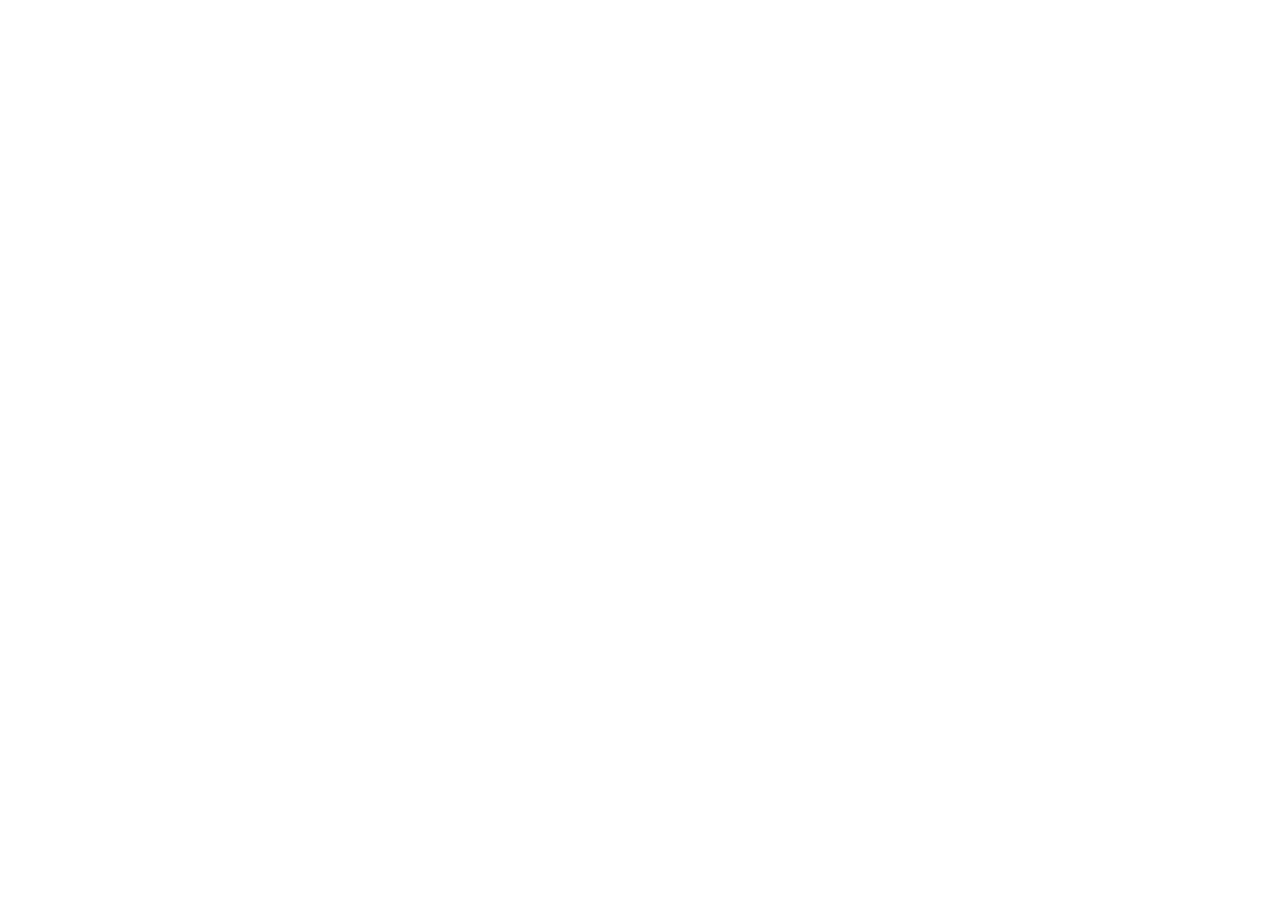
==== index.html @ cc4fb69a "init" ====
<!doctype html>
<html lang="en">
<head>
  <meta charset="utf-8">
  <meta name="viewport" content="width=device-width, initial-scale=1">
  <title>Page Title</title>
  <link rel="stylesheet" href="css/style.css">
  <script src="js/script.js" language="javascript"></script>
</head>
<body>

</body>
</html>
---- css/style.css ----
/* GLOBAL STYLESHEET */
*, *::before, *::after { box-sizing: border-box; }
body { margin: 0; }
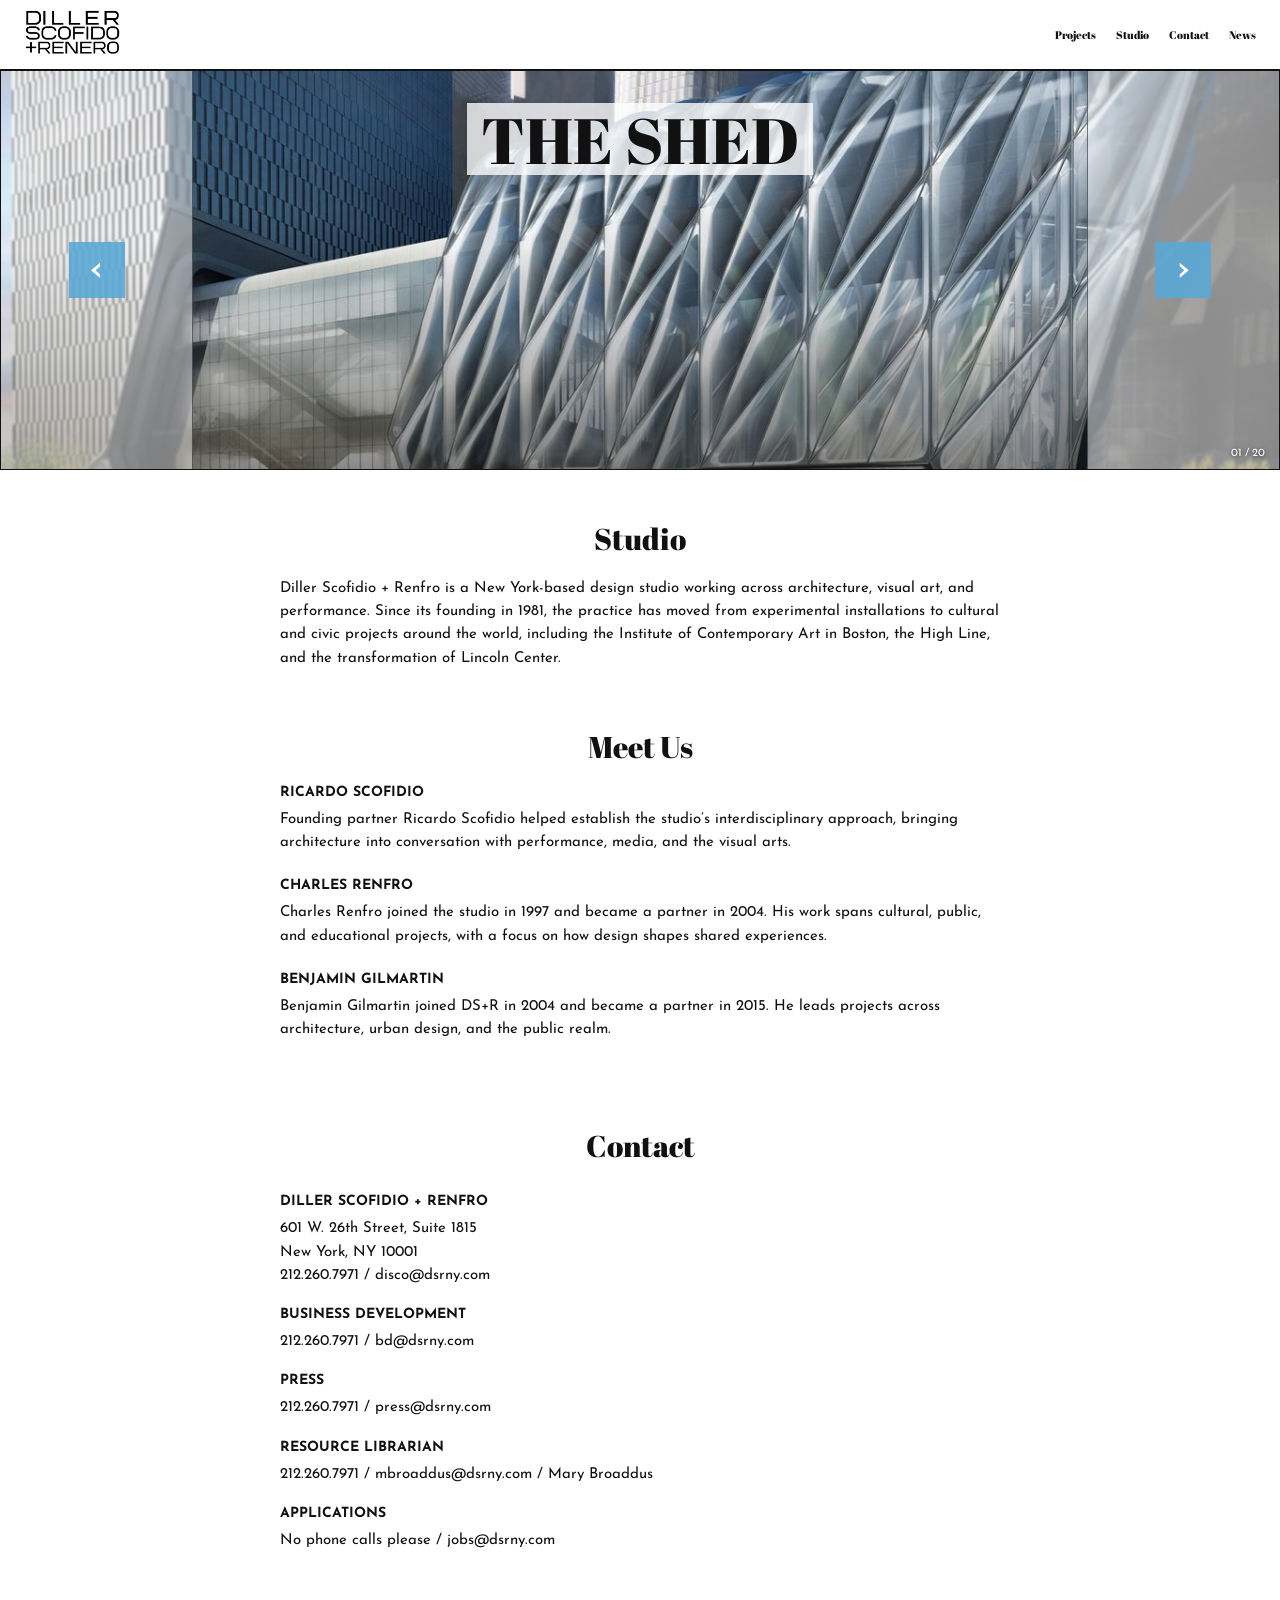
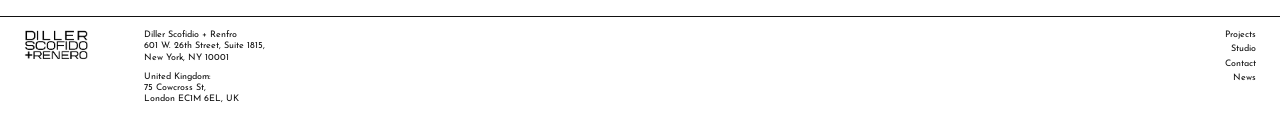
==== commit da0c4412: "commit main" ====
--- a/index.html
+++ b/index.html
@@ -3,11 +3,123 @@
 <head>
   <meta charset="utf-8">
   <meta name="viewport" content="width=device-width, initial-scale=1">
-  <title>Page Title</title>
+  <title>Diller Scofidio + Renfro</title>
+  <link rel="preconnect" href="https://fonts.googleapis.com">
+  <link rel="preconnect" href="https://fonts.gstatic.com" crossorigin>
+  <link href="https://fonts.googleapis.com/css2?family=Abril+Fatface&family=Josefin+Sans:wght@400;500;600;700&display=swap" rel="stylesheet">
   <link rel="stylesheet" href="css/style.css">
-  <script src="js/script.js" language="javascript"></script>
+  <script src="js/script.js" defer></script>
 </head>
 <body>
+  <header class="site-header">
+    <a class="site-logo" href="#home" aria-label="Diller Scofidio + Renfro home">
+      <img src="images/CustomDSRLogo.png" alt="Diller Scofidio + Renfro">
+    </a>
+    <button class="menu-toggle" type="button" aria-controls="primary-navigation" aria-expanded="false">
+      <span class="visually-hidden">Toggle navigation</span>
+      <span class="menu-toggle__icon" aria-hidden="true"></span>
+    </button>
+    <nav class="primary-navigation" id="primary-navigation" aria-label="Primary navigation">
+      <a href="projects.html">Projects</a>
+      <a href="#studio">Studio</a>
+      <a href="#contact">Contact</a>
+      <a href="#news">News</a>
+    </nav>
+  </header>
+  <section class="project-carousel" aria-label="Featured projects">
+    <img
+      class="project-carousel__image"
+      src="images/theShedcarousel1.jpg"
+      alt="The Shed"
+      fetchpriority="high">
+    <span class="project-carousel__side-panel project-carousel__side-panel--left" aria-hidden="true"></span>
+    <span class="project-carousel__side-panel project-carousel__side-panel--right" aria-hidden="true"></span>
+    <h1 class="project-carousel__title">THE SHED</h1>
+    <button class="project-carousel__control project-carousel__control--previous" type="button" aria-label="Previous project">
+      <span aria-hidden="true">&lsaquo;</span>
+    </button>
+    <button class="project-carousel__control project-carousel__control--next" type="button" aria-label="Next project">
+      <span aria-hidden="true">&rsaquo;</span>
+    </button>
+    <span class="project-carousel__count" aria-live="polite">01 / 20</span>
+  </section>
+  <main class="home-content" id="home">
+    <section class="studio-section" id="studio">
+      <h1>Studio</h1>
+      <p>Diller Scofidio + Renfro is a New York-based design studio working across architecture, visual art, and performance. Since its founding in 1981, the practice has moved from experimental installations to cultural and civic projects around the world, including the Institute of Contemporary Art in Boston, the High Line, and the transformation of Lincoln Center.</p>
+    </section>
 
+    <section class="team-section" id="meet-us">
+      <h2>Meet Us</h2>
+      <div class="team-list">
+        <article class="team-member">
+          <h3>Ricardo Scofidio</h3>
+          <p>Founding partner Ricardo Scofidio helped establish the studio’s interdisciplinary approach, bringing architecture into conversation with performance, media, and the visual arts.</p>
+        </article>
+        <article class="team-member">
+          <h3>Charles Renfro</h3>
+          <p>Charles Renfro joined the studio in 1997 and became a partner in 2004. His work spans cultural, public, and educational projects, with a focus on how design shapes shared experiences.</p>
+        </article>
+        <article class="team-member">
+          <h3>Benjamin Gilmartin</h3>
+          <p>Benjamin Gilmartin joined DS+R in 2004 and became a partner in 2015. He leads projects across architecture, urban design, and the public realm.</p>
+        </article>
+      </div>
+    </section>
+
+    <section class="contact-section" id="contact" aria-labelledby="contact-title">
+      <h2 id="contact-title">Contact</h2>
+      <div class="contact-offices">
+        <section class="contact-entry" aria-labelledby="contact-office">
+          <h3 id="contact-office">Diller Scofidio + Renfro</h3>
+          <address>
+            601 W. 26th Street, Suite 1815<br>
+            New York, NY 10001<br>
+            <a href="tel:+12122607971">212.260.7971</a> /
+            <a href="mailto:disco@dsrny.com">disco@dsrny.com</a>
+          </address>
+        </section>
+        <section class="contact-entry" aria-labelledby="contact-business-development">
+          <h3 id="contact-business-development">Business Development</h3>
+          <p><a href="tel:+12122607971">212.260.7971</a> / <a href="mailto:bd@dsrny.com">bd@dsrny.com</a></p>
+        </section>
+        <section class="contact-entry" aria-labelledby="contact-press">
+          <h3 id="contact-press">Press</h3>
+          <p><a href="tel:+12122607971">212.260.7971</a> / <a href="mailto:press@dsrny.com">press@dsrny.com</a></p>
+        </section>
+        <section class="contact-entry" aria-labelledby="contact-resource-librarian">
+          <h3 id="contact-resource-librarian">Resource Librarian</h3>
+          <p><a href="tel:+12122607971">212.260.7971</a> / <a href="mailto:mbroaddus@dsrny.com">mbroaddus@dsrny.com</a> / Mary Broaddus</p>
+        </section>
+        <section class="contact-entry" aria-labelledby="contact-applications">
+          <h3 id="contact-applications">Applications</h3>
+          <p>No phone calls please / <a href="mailto:jobs@dsrny.com">jobs@dsrny.com</a></p>
+        </section>
+      </div>
+    </section>
+  </main>
+  <footer class="site-footer">
+    <a class="site-footer__logo" href="#home" aria-label="Diller Scofidio + Renfro home">
+      <img src="images/CustomDSRLogo.png" alt="">
+    </a>
+    <div class="site-footer__offices">
+      <address>
+        <span>Diller Scofidio + Renfro</span>
+        601 W. 26th Street, Suite 1815,<br>
+        New York, NY 10001
+      </address>
+      <address>
+        <span>United Kingdom:</span>
+        75 Cowcross St,<br>
+        London EC1M 6EL, UK
+      </address>
+    </div>
+    <nav class="site-footer__navigation" aria-label="Footer navigation">
+      <a href="projects.html">Projects</a>
+      <a href="#studio">Studio</a>
+      <a href="#contact">Contact</a>
+      <a href="#news">News</a>
+    </nav>
+  </footer>
 </body>
 </html>
--- a/css/style.css
+++ b/css/style.css
@@ -1,3 +1,716 @@
 /* GLOBAL STYLESHEET */
 *, *::before, *::after { box-sizing: border-box; }
-body { margin: 0; }+body {
+  margin: 0;
+  color: #111;
+  font-family: "Josefin Sans", sans-serif;
+}
+
+.site-header {
+  position: relative;
+  display: flex;
+  align-items: center;
+  justify-content: space-between;
+  min-height: 56px;
+  padding: 8px 24px;
+  background: #fff;
+  border-bottom: 1px solid #111;
+}
+
+.site-logo {
+  display: block;
+  color: inherit;
+  line-height: 0;
+  text-decoration: none;
+}
+
+.site-logo img {
+  display: block;
+  width: 96px;
+  height: auto;
+}
+
+.project-carousel {
+  position: relative;
+  overflow: hidden;
+  width: 100%;
+  aspect-ratio: 3.2 / 1;
+  min-height: 220px;
+  max-height: 560px;
+  background: #d7d7d7;
+  color: #fff;
+  border: 1px solid #111;
+}
+
+.project-carousel::after {
+  position: absolute;
+  inset: 45% 0 0;
+  background: linear-gradient(transparent, rgb(0 0 0 / 45%));
+  content: "";
+  pointer-events: none;
+}
+
+.project-carousel__image {
+  display: block;
+  width: 100%;
+  height: 100%;
+  object-fit: cover;
+}
+
+.project-carousel__side-panel {
+  position: absolute;
+  z-index: 1;
+  top: 0;
+  bottom: 0;
+  width: 15%;
+  background: rgb(255 255 255 / 48%);
+  backdrop-filter: blur(1px);
+  pointer-events: none;
+}
+
+.project-carousel__side-panel--left {
+  left: 0;
+  border-right: 1px solid rgb(17 17 17 / 55%);
+}
+
+.project-carousel__side-panel--right {
+  right: 0;
+  border-left: 1px solid rgb(17 17 17 / 55%);
+}
+
+.project-carousel__title {
+  position: absolute;
+  z-index: 2;
+  top: 8%;
+  left: 50%;
+  margin: 0;
+  padding: 5px 14px 3px;
+  transform: translateX(-50%);
+  background: rgb(255 255 255 / 78%);
+  color: #111;
+  font-family: "Abril Fatface", serif;
+  font-size: clamp(28px, 5vw, 70px);
+  font-weight: 400;
+  line-height: 1;
+  text-align: center;
+  white-space: nowrap;
+}
+
+.project-carousel__control {
+  position: absolute;
+  z-index: 3;
+  top: 50%;
+  display: grid;
+  width: 56px;
+  height: 56px;
+  place-items: center;
+  transform: translateY(-50%);
+  border: 0;
+  background: rgb(88 168 215 / 88%);
+  color: #fff;
+  cursor: pointer;
+  font: inherit;
+}
+
+.project-carousel__control span {
+  font-size: 40px;
+  line-height: 1;
+}
+
+.project-carousel__control--previous { left: calc(7.5% - 28px); }
+.project-carousel__control--next { right: calc(7.5% - 28px); }
+
+.project-carousel__control:hover,
+.project-carousel__control:focus-visible { background: rgb(49 126 174 / 94%); }
+
+.project-carousel__count {
+  position: absolute;
+  z-index: 3;
+  right: 14px;
+  bottom: 10px;
+  font-size: 11px;
+  text-shadow: 0 1px 4px rgb(0 0 0 / 65%);
+}
+
+.home-content {
+  width: min(100% - 48px, 920px);
+  margin: 0 auto;
+  padding: 48px 0 64px;
+}
+
+.studio-section,
+.team-section {
+  max-width: 720px;
+  margin-right: auto;
+  margin-left: auto;
+}
+
+.studio-section {
+  margin-bottom: 56px;
+}
+
+.home-content h1,
+.home-content h2 {
+  margin: 0 0 18px;
+  font-family: "Abril Fatface", serif;
+  font-size: 30px;
+  font-weight: 400;
+  text-align: center;
+}
+
+.studio-section p,
+.team-member p {
+  margin: 0;
+  font-size: 15px;
+  line-height: 1.55;
+}
+
+.team-list {
+  display: grid;
+  gap: 24px;
+}
+
+.team-member h3 {
+  margin: 0 0 8px;
+  font-size: 14px;
+  font-weight: 700;
+  text-transform: uppercase;
+}
+
+.contact-section {
+  max-width: 720px;
+  margin: 56px auto 0;
+  padding-top: 28px;
+}
+
+.contact-offices {
+  display: grid;
+  grid-template-columns: 1fr;
+  gap: 20px;
+  margin-top: 28px;
+}
+
+.contact-entry:first-child {
+  grid-column: auto;
+}
+
+.contact-entry h3 {
+  margin: 0 0 8px;
+  font-size: 14px;
+  font-weight: 700;
+  text-transform: uppercase;
+}
+
+.contact-entry p,
+.contact-entry address {
+  margin: 0;
+  font-size: 15px;
+  font-style: normal;
+  line-height: 1.55;
+}
+
+.contact-entry a {
+  color: inherit;
+  text-decoration: none;
+}
+
+.contact-entry a:hover,
+.contact-entry a:focus-visible {
+  text-decoration: underline;
+  text-underline-offset: 2px;
+}
+
+.contact-entry:first-child address {
+  font-size: 15px;
+  line-height: 1.55;
+}
+
+.projects-page {
+  width: min(100% - 48px, 1120px);
+  margin: 0 auto;
+  padding: 18px 0 56px;
+}
+
+.project-category-bar {
+  display: flex;
+  flex-wrap: wrap;
+  align-items: flex-start;
+  gap: 5px;
+  margin-bottom: 20px;
+}
+
+.category-filter {
+  position: relative;
+  z-index: 4;
+}
+
+.category-filter summary {
+  display: flex;
+  align-items: center;
+  gap: 8px;
+  padding: 4px 7px;
+  border: 1px solid #111;
+  background: #fff;
+  cursor: pointer;
+  font-size: 11px;
+  list-style: none;
+  white-space: nowrap;
+}
+
+.category-filter summary::-webkit-details-marker { display: none; }
+
+.category-filter summary::after {
+  width: 6px;
+  height: 6px;
+  margin-left: auto;
+  transform: translateY(-2px) rotate(45deg);
+  border-right: 1px solid currentColor;
+  border-bottom: 1px solid currentColor;
+  content: "";
+}
+
+.category-filter[open] summary::after {
+  transform: translateY(2px) rotate(225deg);
+}
+
+.category-filter[open] summary,
+.category-filter.is-active summary {
+  background: #111;
+  color: #fff;
+}
+
+.category-filter__options {
+  position: absolute;
+  top: calc(100% + 3px);
+  left: 0;
+  z-index: 5;
+  display: grid;
+  grid-template-columns: repeat(2, minmax(95px, 1fr));
+  gap: 3px;
+  min-width: 210px;
+  padding: 5px;
+  border: 1px solid #111;
+  background: #fff;
+  box-shadow: 0 3px 8px rgb(0 0 0 / 14%);
+}
+
+.category-filter__options button,
+.project-filter-reset,
+.project-category-page {
+  display: block;
+  padding: 4px 6px;
+  border: 1px solid #111;
+  border-radius: 0;
+  background: #fff;
+  color: inherit;
+  cursor: pointer;
+  font: inherit;
+  font-size: 10px;
+  text-align: left;
+  text-decoration: none;
+  white-space: nowrap;
+}
+
+.category-filter__options button:hover,
+.category-filter__options button:focus-visible,
+.category-filter__options button.is-active,
+.project-filter-reset:hover,
+.project-filter-reset:focus-visible,
+.project-filter-reset.is-active,
+.project-category-page:hover,
+.project-category-page:focus-visible {
+  background: #111;
+  color: #fff;
+}
+
+.project-search {
+  display: flex;
+  min-height: 38px;
+  border: 1px solid #777;
+}
+
+.project-search input {
+  flex: 1;
+  min-width: 0;
+  padding: 8px 12px;
+  border: 0;
+  background: transparent;
+  color: inherit;
+  font: inherit;
+  font-size: 14px;
+}
+
+.project-search input:focus-visible {
+  outline: 2px solid #317eae;
+  outline-offset: -2px;
+}
+
+.project-search button {
+  display: grid;
+  width: 40px;
+  place-items: center;
+  border: 0;
+  background: transparent;
+  cursor: pointer;
+}
+
+.project-search svg {
+  width: 17px;
+  fill: none;
+  stroke: currentColor;
+  stroke-width: 1.8;
+}
+
+.project-toolbar {
+  display: flex;
+  align-items: center;
+  justify-content: space-between;
+  gap: 16px;
+  padding: 12px 0 18px;
+  font-size: 12px;
+}
+
+.project-sort {
+  display: flex;
+  align-items: center;
+  gap: 8px;
+}
+
+.project-sort-group {
+  display: flex;
+  align-items: center;
+  gap: 4px;
+}
+
+.project-sort select,
+.project-order select {
+  min-width: 118px;
+  padding: 4px 8px;
+  border: 1px solid #777;
+  border-radius: 0;
+  background: #fff;
+  color: inherit;
+  font: inherit;
+}
+
+.project-view-toggle {
+  display: flex;
+  gap: 12px;
+}
+
+.project-view-toggle button {
+  padding: 3px 0;
+  border: 0;
+  border-bottom: 1px solid transparent;
+  background: transparent;
+  color: inherit;
+  cursor: pointer;
+  font: inherit;
+}
+
+.project-view-toggle button.is-active {
+  border-bottom-color: #111;
+  font-weight: 700;
+}
+
+.project-grid {
+  display: grid;
+  grid-template-columns: repeat(2, minmax(0, 1fr));
+  gap: 20px;
+}
+
+.project-card a {
+  display: block;
+  color: inherit;
+  text-decoration: none;
+}
+
+.project-card img {
+  display: block;
+  width: 100%;
+  aspect-ratio: 1.55 / 1;
+  background: #e5e5e5;
+  object-fit: cover;
+}
+
+.project-card h2 {
+  margin: 6px 0 0;
+  font-size: 13px;
+  font-weight: 400;
+  line-height: 1.35;
+}
+
+.project-card a:hover h2,
+.project-card a:focus-visible h2 { text-decoration: underline; }
+
+.project-grid.is-list-view {
+  grid-template-columns: 1fr;
+  gap: 14px;
+}
+
+.project-grid.is-list-view .project-card a {
+  display: grid;
+  grid-template-columns: minmax(140px, 28%) 1fr;
+  align-items: start;
+  gap: 14px;
+}
+
+.project-grid.is-list-view .project-card img { aspect-ratio: 1.55 / 1; }
+.project-grid.is-list-view .project-card h2 { margin-top: 0; }
+
+.project-empty-state {
+  margin: 24px 0;
+  text-align: center;
+}
+
+.site-footer {
+  display: grid;
+  grid-template-columns: 100px minmax(0, 1fr) auto;
+  align-items: start;
+  gap: 20px;
+  padding: 12px 24px;
+  border-top: 1px solid #111;
+}
+
+.site-footer__logo img {
+  display: block;
+  width: 64px;
+  height: auto;
+}
+
+.site-footer__offices {
+  display: grid;
+  gap: 8px;
+  font-size: 9px;
+  line-height: 1.25;
+}
+
+.site-footer__offices address {
+  font-style: normal;
+}
+
+.site-footer__offices span {
+  display: block;
+}
+
+.site-footer__navigation {
+  display: grid;
+  gap: 3px;
+  justify-items: end;
+}
+
+.site-footer__navigation a {
+  color: inherit;
+  font-size: 9px;
+  line-height: 1.25;
+  text-decoration: none;
+}
+
+.site-footer__navigation a:hover,
+.site-footer__navigation a:focus-visible {
+  text-decoration: underline;
+  text-underline-offset: 2px;
+}
+
+.primary-navigation {
+  display: flex;
+  align-items: center;
+  gap: 20px;
+}
+
+.primary-navigation a {
+  color: inherit;
+  font-family: "Abril Fatface", serif;
+  font-size: 11px;
+  text-decoration: none;
+}
+
+.primary-navigation a:hover,
+.primary-navigation a:focus-visible {
+  text-decoration: underline;
+  text-underline-offset: 3px;
+}
+
+.menu-toggle { display: none; }
+
+.visually-hidden {
+  position: absolute;
+  width: 1px;
+  height: 1px;
+  padding: 0;
+  overflow: hidden;
+  clip: rect(0, 0, 0, 0);
+  white-space: nowrap;
+  border: 0;
+}
+
+@media (max-width: 600px) {
+  .site-header {
+    z-index: 20;
+    min-height: 44px;
+  }
+
+  .site-logo img { width: 72px; }
+
+  .project-carousel {
+    aspect-ratio: 1.35 / 1;
+    min-height: 250px;
+  }
+
+  .project-carousel__title {
+    top: 8%;
+    font-size: clamp(20px, 6vw, 32px);
+  }
+
+  .project-carousel__control {
+    width: 42px;
+    height: 42px;
+  }
+
+  .project-carousel__control span { font-size: 34px; }
+
+  .project-carousel__control--previous { left: calc(7.5% - 21px); }
+  .project-carousel__control--next { right: calc(7.5% - 21px); }
+  .project-carousel__count { right: 12px; }
+
+  .home-content {
+    width: calc(100% - 40px);
+    padding: 36px 0 48px;
+  }
+
+  .studio-section { margin-bottom: 40px; }
+  .home-content h1,
+  .home-content h2 { font-size: 26px; }
+
+  .studio-section p,
+  .team-member p { font-size: 14px; }
+
+  .contact-section {
+    margin-top: 40px;
+    padding-top: 22px;
+  }
+
+  .contact-offices {
+    grid-template-columns: 1fr;
+    gap: 20px;
+    margin-top: 22px;
+  }
+
+  .contact-entry:first-child { grid-column: auto; }
+
+  .contact-entry p,
+  .contact-entry address { font-size: 14px; }
+
+  .projects-page {
+    width: calc(100% - 28px);
+    padding: 14px 0 40px;
+  }
+
+  .project-category-bar {
+    gap: 4px;
+    margin-bottom: 14px;
+  }
+
+  .category-filter summary,
+  .project-filter-reset,
+  .project-category-page {
+    padding: 4px 5px;
+    font-size: 9px;
+  }
+
+  .category-filter__options {
+    grid-template-columns: repeat(2, minmax(82px, 1fr));
+    min-width: 180px;
+  }
+
+  .project-toolbar {
+    flex-wrap: wrap;
+    gap: 10px;
+  }
+
+  .project-sort,
+  .project-order {
+    gap: 5px;
+    font-size: 10px;
+  }
+
+  .project-sort-group { gap: 4px; }
+
+  .project-sort select,
+  .project-order select {
+    min-width: 0;
+    max-width: 118px;
+    padding: 4px;
+  }
+
+  .project-grid { gap: 12px; }
+
+  .project-card h2 { font-size: 11px; }
+
+  .project-grid.is-list-view .project-card a {
+    grid-template-columns: minmax(100px, 36%) 1fr;
+    gap: 10px;
+  }
+
+  .site-footer {
+    grid-template-columns: 52px minmax(0, 1fr) auto;
+    gap: 10px;
+    padding: 10px 12px;
+  }
+
+  .site-footer__logo img { width: 44px; }
+
+  .site-footer__offices,
+  .site-footer__navigation a { font-size: 8px; }
+
+  .menu-toggle {
+    display: grid;
+    place-items: center;
+    width: 32px;
+    height: 32px;
+    padding: 0;
+    border: 0;
+    background: transparent;
+    cursor: pointer;
+  }
+
+  .menu-toggle__icon,
+  .menu-toggle__icon::before,
+  .menu-toggle__icon::after {
+    display: block;
+    width: 16px;
+    height: 1px;
+    background: currentColor;
+  }
+
+  .menu-toggle__icon { position: relative; }
+  .menu-toggle__icon::before,
+  .menu-toggle__icon::after {
+    position: absolute;
+    left: 0;
+    content: "";
+  }
+  .menu-toggle__icon::before { top: -5px; }
+  .menu-toggle__icon::after { top: 5px; }
+
+  .primary-navigation {
+    position: absolute;
+    z-index: 21;
+    top: 100%;
+    right: 0;
+    left: 0;
+    display: none;
+    flex-direction: column;
+    align-items: flex-start;
+    gap: 0;
+    padding: 8px 24px 16px;
+    background: #fff;
+  }
+
+  .primary-navigation.is-open { display: flex; }
+
+  .primary-navigation a {
+    width: 100%;
+    padding: 8px 0;
+  }
+}
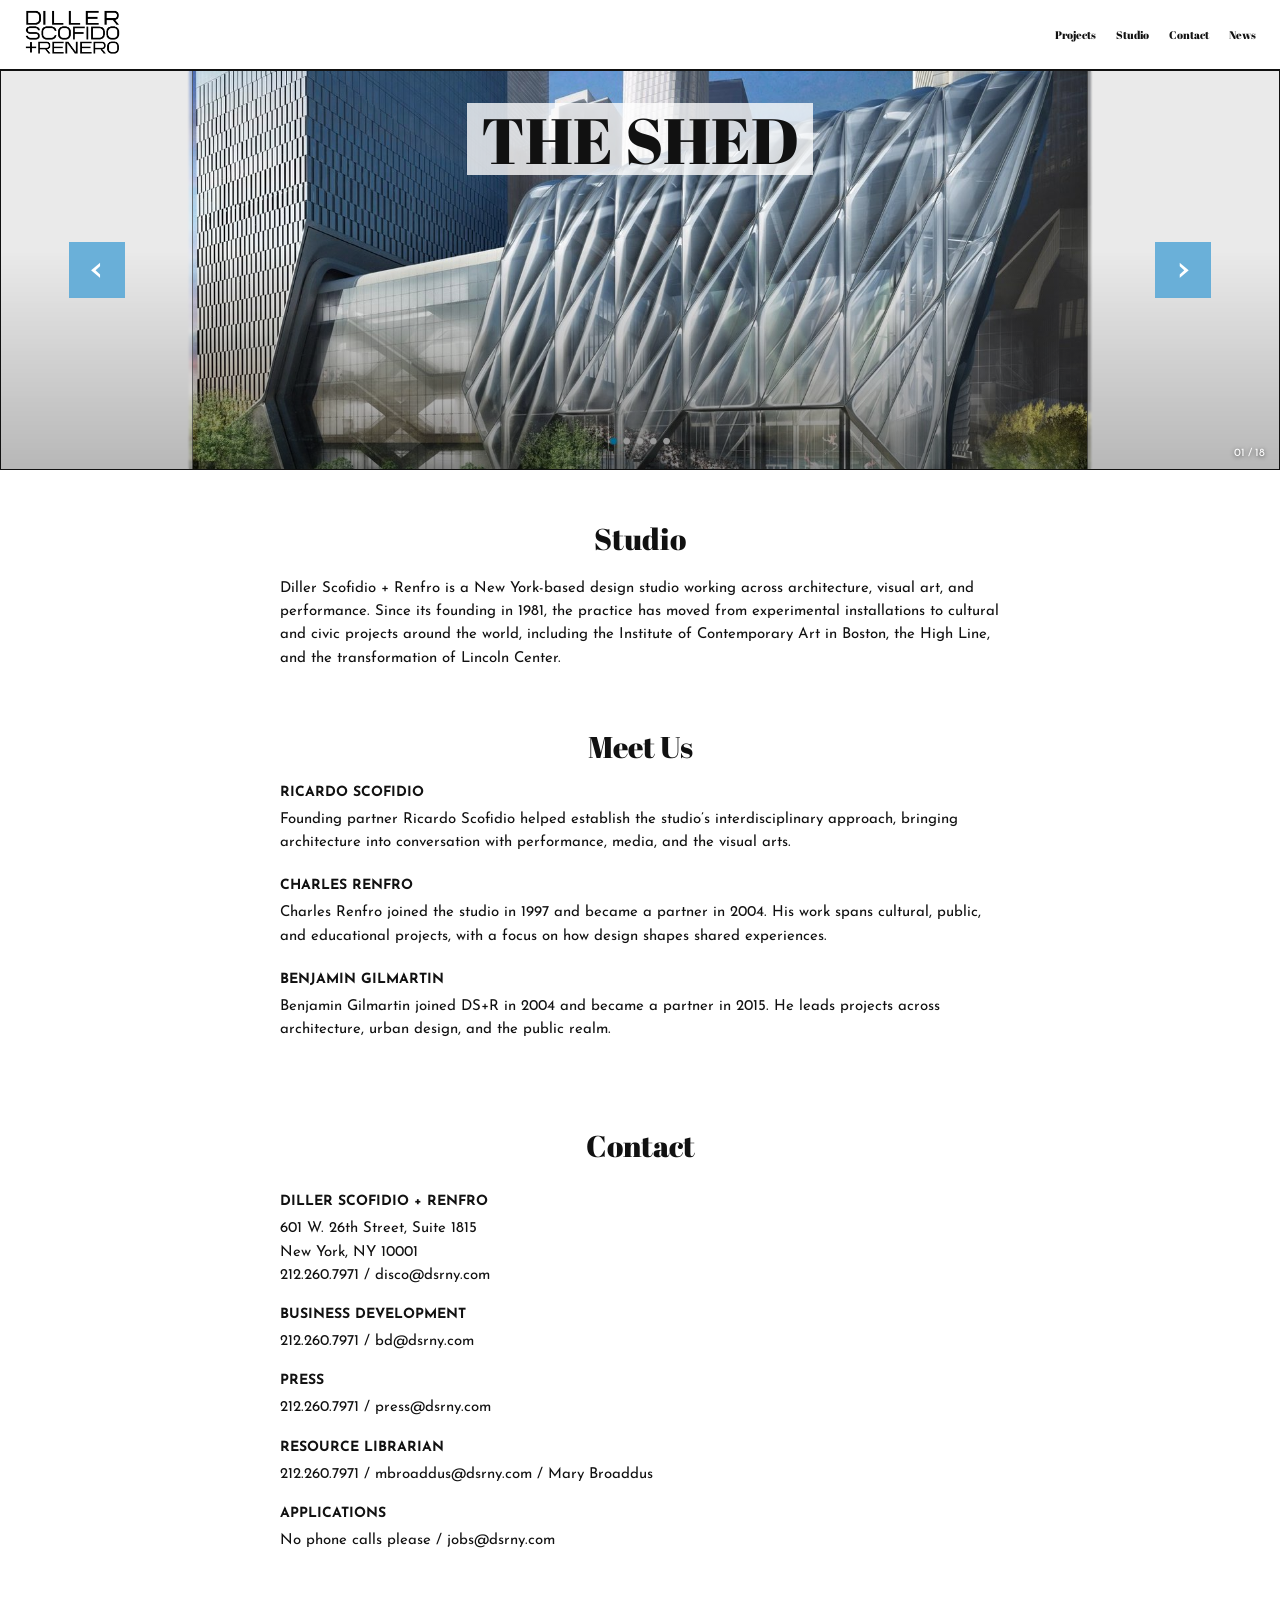
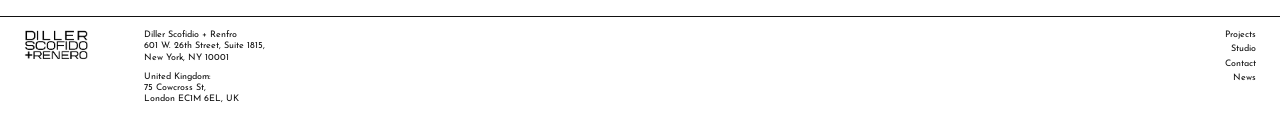
==== commit 9e8cb28f: "commit main" ====
--- a/index.html
+++ b/index.html
@@ -23,7 +23,7 @@
       <a href="projects.html">Projects</a>
       <a href="#studio">Studio</a>
       <a href="#contact">Contact</a>
-      <a href="#news">News</a>
+      <a href="news.html">News</a>
     </nav>
   </header>
   <section class="project-carousel" aria-label="Featured projects">
@@ -41,7 +41,7 @@
     <button class="project-carousel__control project-carousel__control--next" type="button" aria-label="Next project">
       <span aria-hidden="true">&rsaquo;</span>
     </button>
-    <span class="project-carousel__count" aria-live="polite">01 / 20</span>
+    <span class="project-carousel__count" aria-live="polite">01 / 18</span>
   </section>
   <main class="home-content" id="home">
     <section class="studio-section" id="studio">
@@ -118,7 +118,7 @@
       <a href="projects.html">Projects</a>
       <a href="#studio">Studio</a>
       <a href="#contact">Contact</a>
-      <a href="#news">News</a>
+      <a href="news.html">News</a>
     </nav>
   </footer>
 </body>
--- a/css/style.css
+++ b/css/style.css
@@ -54,7 +54,7 @@
   display: block;
   width: 100%;
   height: 100%;
-  object-fit: cover;
+  object-fit: contain;
 }
 
 .project-carousel__side-panel {
@@ -226,35 +226,58 @@
 }
 
 .projects-page {
-  width: min(100% - 48px, 1120px);
-  margin: 0 auto;
-  padding: 18px 0 56px;
+  width: 100%;
+  margin: 0;
+  padding: 0 24px 56px;
 }
 
 .project-category-bar {
+  position: relative;
+  z-index: 5;
   display: flex;
   flex-wrap: wrap;
-  align-items: flex-start;
-  gap: 5px;
+  align-items: stretch;
+  gap: 0;
   margin-bottom: 20px;
+  border-bottom: 1px solid #111;
 }
 
 .category-filter {
-  position: relative;
-  z-index: 4;
+  position: static;
 }
 
 .category-filter summary {
   display: flex;
   align-items: center;
-  gap: 8px;
-  padding: 4px 7px;
+  gap: 10px;
+  min-height: 34px;
+  padding: 7px 12px;
   border: 1px solid #111;
+  border-bottom: 0;
   background: #fff;
   cursor: pointer;
-  font-size: 11px;
+  font-size: 12px;
   list-style: none;
   white-space: nowrap;
+}
+
+.project-filter-reset {
+  min-height: 34px;
+  padding: 7px 12px;
+  border: 1px solid #111;
+  border-bottom: 0;
+  border-radius: 0;
+  background: #fff;
+  color: inherit;
+  cursor: pointer;
+  font: inherit;
+  font-size: 12px;
+  white-space: nowrap;
+}
+
+.category-filter + .category-filter,
+.project-filter-reset + .category-filter {
+  margin-left: -1px;
 }
 
 .category-filter summary::-webkit-details-marker { display: none; }
@@ -281,32 +304,32 @@
 
 .category-filter__options {
   position: absolute;
-  top: calc(100% + 3px);
+  top: 100%;
   left: 0;
-  z-index: 5;
-  display: grid;
-  grid-template-columns: repeat(2, minmax(95px, 1fr));
-  gap: 3px;
-  min-width: 210px;
-  padding: 5px;
+  right: 0;
+  z-index: 6;
+  display: grid;
+  grid-template-columns: repeat(auto-fit, minmax(145px, 1fr));
+  gap: 8px;
+  min-height: 90px;
+  padding: 16px;
   border: 1px solid #111;
+  border-top: 0;
   background: #fff;
-  box-shadow: 0 3px 8px rgb(0 0 0 / 14%);
 }
 
 .category-filter__options button,
-.project-filter-reset,
 .project-category-page {
   display: block;
-  padding: 4px 6px;
+  padding: 9px 12px;
   border: 1px solid #111;
   border-radius: 0;
   background: #fff;
   color: inherit;
   cursor: pointer;
   font: inherit;
-  font-size: 10px;
-  text-align: left;
+  font-size: 12px;
+  text-align: center;
   text-decoration: none;
   white-space: nowrap;
 }
@@ -323,10 +346,21 @@
   color: #fff;
 }
 
+.project-criterion__count {
+  margin-left: 5px;
+}
+
 .project-search {
   display: flex;
   min-height: 38px;
   border: 1px solid #777;
+}
+
+.project-browser {
+  position: relative;
+  z-index: 0;
+  width: min(100%, 1120px);
+  margin: 0 auto;
 }
 
 .project-search input {
@@ -544,6 +578,298 @@
   border: 0;
 }
 
+.news-featured {
+  position: relative;
+  display: grid;
+  grid-template-columns: 11% minmax(0, 1fr) 11%;
+  min-height: clamp(280px, 30vw, 460px);
+  border-bottom: 1px solid #111;
+}
+
+.news-featured__panel,
+.news-featured__center {
+  position: relative;
+  overflow: hidden;
+  border-right: 1px solid #111;
+  background-color: #e8e8e8;
+}
+
+.news-featured__panel:last-of-type {
+  border-right: 0;
+  border-left: 1px solid #111;
+}
+
+.news-featured__center {
+  display: flex;
+  flex-direction: column;
+  justify-content: space-between;
+  background-color: #d7d7d7;
+}
+
+.news-featured__panel img,
+.news-featured__image {
+  position: absolute;
+  inset: 0;
+  display: block;
+  width: 100%;
+  height: 100%;
+  object-fit: cover;
+}
+
+.news-featured__panel img {
+  opacity: .76;
+}
+
+.news-featured__image {
+  opacity: .82;
+}
+
+.news-featured__center h1 {
+  z-index: 1;
+  margin: 0;
+  padding: 14px 12px 10px;
+  background: rgb(255 255 255 / 70%);
+  font-family: "Abril Fatface", serif;
+  font-size: clamp(30px, 4.5vw, 68px);
+  font-weight: 400;
+  line-height: 1.1;
+  text-align: center;
+  text-transform: uppercase;
+}
+
+.news-featured__story {
+  z-index: 1;
+  padding: 14px 18px 10px;
+  background: rgb(255 255 255 / 72%);
+}
+
+.news-featured__publication {
+  margin: 0 0 4px;
+  font-size: clamp(12px, 1.4vw, 20px);
+  font-weight: 700;
+}
+
+.news-featured__publication span {
+  font-weight: 400;
+}
+
+.news-featured__headline {
+  margin: 0;
+  font-size: clamp(15px, 2.2vw, 32px);
+  line-height: 1.2;
+}
+
+.news-featured__control {
+  position: absolute;
+  z-index: 2;
+  top: 50%;
+  display: grid;
+  width: 52px;
+  height: 56px;
+  place-items: center;
+  transform: translate(-50%, -50%);
+  border: 0;
+  background: rgb(88 168 215 / 92%);
+  color: #fff;
+  cursor: pointer;
+  font: inherit;
+}
+
+.news-featured__control span {
+  font-size: 40px;
+  line-height: 1;
+}
+
+.news-featured__control:hover,
+.news-featured__control:focus-visible {
+  background: rgb(49 126 174 / 96%);
+}
+
+.news-featured__control--previous { left: 5.5%; }
+.news-featured__control--next { right: 5.5%; transform: translate(50%, -50%); }
+
+.news-page {
+  width: min(100% - 48px, 1230px);
+  margin: 0 auto;
+  padding: 30px 0 56px;
+}
+
+.news-page h2 {
+  margin: 0 0 20px;
+  font-family: "Abril Fatface", serif;
+  font-size: 36px;
+  font-weight: 400;
+  text-align: center;
+}
+
+.news-search {
+  display: flex;
+  min-height: 48px;
+  border: 1px solid #111;
+}
+
+.news-search input {
+  flex: 1;
+  min-width: 0;
+  padding: 10px 16px;
+  border: 0;
+  background: transparent;
+  color: inherit;
+  font: inherit;
+  font-size: 15px;
+}
+
+.news-search input:focus-visible {
+  outline: 2px solid #317eae;
+  outline-offset: -2px;
+}
+
+.news-search button {
+  display: grid;
+  width: 52px;
+  place-items: center;
+  border: 0;
+  background: transparent;
+  cursor: pointer;
+}
+
+.news-search svg {
+  width: 22px;
+  fill: none;
+  stroke: currentColor;
+  stroke-width: 1.8;
+}
+
+.news-toolbar {
+  display: flex;
+  align-items: center;
+  justify-content: space-between;
+  gap: 16px;
+  padding: 12px 0 22px;
+  font-size: 14px;
+}
+
+.news-sort-group,
+.news-sort {
+  display: flex;
+  align-items: center;
+  gap: 10px;
+}
+
+.news-sort-group { gap: 28px; }
+
+.news-sort select,
+.news-order select {
+  min-width: 145px;
+  padding: 5px 8px;
+  border: 1px solid #111;
+  border-radius: 0;
+  background: #e5e5e5;
+  color: inherit;
+  font: inherit;
+}
+
+.news-view-toggle {
+  display: flex;
+  gap: 20px;
+}
+
+.news-view-toggle button {
+  padding: 3px 0;
+  border: 0;
+  border-bottom: 1px solid transparent;
+  background: transparent;
+  color: inherit;
+  cursor: pointer;
+  font: inherit;
+}
+
+.news-view-toggle button.is-active {
+  border-bottom-color: #111;
+  font-weight: 700;
+}
+
+.news-grid {
+  display: grid;
+  grid-template-columns: repeat(2, minmax(0, 1fr));
+  gap: 18px 28px;
+}
+
+.news-card {
+  display: flex;
+  flex-direction: column;
+  min-height: 230px;
+  padding: 10px;
+  border: 2px solid #111;
+}
+
+.news-card__header {
+  display: grid;
+  grid-template-columns: minmax(140px, 42%) 1fr;
+  gap: 14px;
+  min-height: 78px;
+}
+
+.news-card__image {
+  overflow: hidden;
+  min-height: 78px;
+  background-color: #dedede;
+}
+
+.news-card__image img {
+  display: block;
+  width: 100%;
+  height: 100%;
+  min-height: inherit;
+  object-fit: cover;
+}
+
+.news-card__metadata {
+  font-size: 15px;
+  line-height: 1.4;
+}
+
+.news-card__metadata p,
+.news-card__metadata time {
+  display: block;
+  margin: 0;
+}
+
+.news-card__metadata p {
+  font-weight: 700;
+  text-transform: uppercase;
+}
+
+.news-card__title {
+  margin: 12px 0 8px;
+  font-size: 18px;
+  line-height: 1.35;
+}
+
+.news-card__byline {
+  margin: auto 4px 0 0;
+  font-size: 16px;
+  font-style: italic;
+  text-align: right;
+}
+
+.news-grid.is-list-view {
+  grid-template-columns: 1fr;
+}
+
+.news-grid.is-list-view .news-card {
+  min-height: 130px;
+}
+
+.news-grid.is-list-view .news-card__header {
+  grid-template-columns: minmax(140px, 25%) 1fr;
+}
+
+.news-empty-state {
+  margin: 28px 0;
+  text-align: center;
+}
+
 @media (max-width: 600px) {
   .site-header {
     z-index: 20;
@@ -552,6 +878,80 @@
 
   .site-logo img { width: 72px; }
 
+  .news-featured {
+    grid-template-columns: 8% minmax(0, 1fr) 8%;
+    min-height: 250px;
+  }
+
+  .news-featured__center h1 {
+    padding: 12px 6px 8px;
+    font-size: clamp(24px, 8vw, 36px);
+  }
+
+  .news-featured__story { padding: 10px 8px; }
+  .news-featured__publication { font-size: 11px; }
+  .news-featured__headline { font-size: 15px; }
+
+  .news-featured__control {
+    width: 34px;
+    height: 40px;
+  }
+
+  .news-featured__control span { font-size: 32px; }
+  .news-featured__control--previous { left: 5%; }
+  .news-featured__control--next { right: 5%; }
+
+  .news-page {
+    width: calc(100% - 28px);
+    padding: 24px 0 40px;
+  }
+
+  .news-page h2 {
+    margin-bottom: 16px;
+    font-size: 28px;
+  }
+
+  .news-search { min-height: 42px; }
+  .news-search input { padding: 8px 10px; font-size: 13px; }
+  .news-search button { width: 42px; }
+
+  .news-toolbar {
+    flex-wrap: wrap;
+    gap: 12px;
+    padding: 10px 0 16px;
+    font-size: 11px;
+  }
+
+  .news-sort-group { flex-wrap: wrap; gap: 8px; }
+  .news-sort { gap: 5px; }
+
+  .news-sort select,
+  .news-order select {
+    min-width: 0;
+    max-width: 120px;
+    padding: 4px;
+  }
+
+  .news-view-toggle { gap: 12px; }
+
+  .news-grid,
+  .news-grid.is-list-view {
+    grid-template-columns: 1fr;
+    gap: 12px;
+  }
+
+  .news-card { min-height: 190px; padding: 8px; }
+
+  .news-card__header,
+  .news-grid.is-list-view .news-card__header {
+    grid-template-columns: minmax(100px, 38%) 1fr;
+    gap: 10px;
+  }
+
+  .news-card__metadata { font-size: 11px; }
+  .news-card__title { margin: 10px 0 6px; font-size: 15px; }
+  .news-card__byline { font-size: 13px; }
+
   .project-carousel {
     aspect-ratio: 1.35 / 1;
     min-height: 250px;
@@ -602,30 +1002,106 @@
   .contact-entry address { font-size: 14px; }
 
   .projects-page {
-    width: calc(100% - 28px);
-    padding: 14px 0 40px;
+    padding: 0 14px 40px;
   }
 
   .project-category-bar {
-    gap: 4px;
+    display: grid;
+    grid-template-columns: repeat(2, minmax(0, 1fr));
+    gap: 0;
     margin-bottom: 14px;
+  }
+
+  .project-filter-reset {
+    grid-column: 1 / -1;
+  }
+
+  .category-filter {
+    min-width: 0;
+  }
+
+  .category-filter[open] {
+    grid-column: 1 / -1;
+  }
+
+  .category-filter + .category-filter,
+  .project-filter-reset + .category-filter,
+  .project-filter-reset {
+    margin-left: 0;
   }
 
   .category-filter summary,
   .project-filter-reset,
   .project-category-page {
-    padding: 4px 5px;
+    min-height: 34px;
+    padding: 6px 8px;
     font-size: 9px;
   }
 
   .category-filter__options {
-    grid-template-columns: repeat(2, minmax(82px, 1fr));
-    min-width: 180px;
+    position: static;
+    grid-template-columns: repeat(2, minmax(0, 1fr));
+    width: 100%;
+    min-width: 0;
+    min-height: 0;
+    margin-top: 0;
+    padding: 8px;
+    border-top: 0;
+    box-shadow: none;
+  }
+
+  .category-filter__options button {
+    min-width: 0;
+    padding: 8px;
+    font-size: 10px;
+    white-space: normal;
+  }
+
+  .project-category-page {
+    grid-column: 1 / -1;
+  }
+
+  .project-category-bar > .category-filter:not([open]) .category-filter__options {
+    display: none;
+  }
+
+  .project-category-bar > .category-filter[open] .category-filter__options {
+    display: grid;
   }
 
   .project-toolbar {
     flex-wrap: wrap;
     gap: 10px;
+  }
+
+  .project-sort-group {
+    flex-wrap: wrap;
+  }
+
+  .project-grid,
+  .project-grid.is-list-view {
+    grid-template-columns: 1fr;
+  }
+
+  .project-grid {
+    gap: 16px;
+  }
+
+  .project-card h2 {
+    font-size: 13px;
+  }
+
+  .project-grid.is-list-view .project-card a {
+    grid-template-columns: minmax(100px, 36%) 1fr;
+    gap: 10px;
+  }
+
+  .project-grid.is-list-view .project-card img {
+    aspect-ratio: 1.55 / 1;
+  }
+
+  .project-grid.is-list-view .project-card h2 {
+    font-size: 11px;
   }
 
   .project-sort,
@@ -641,15 +1117,6 @@
     min-width: 0;
     max-width: 118px;
     padding: 4px;
-  }
-
-  .project-grid { gap: 12px; }
-
-  .project-card h2 { font-size: 11px; }
-
-  .project-grid.is-list-view .project-card a {
-    grid-template-columns: minmax(100px, 36%) 1fr;
-    gap: 10px;
   }
 
   .site-footer {
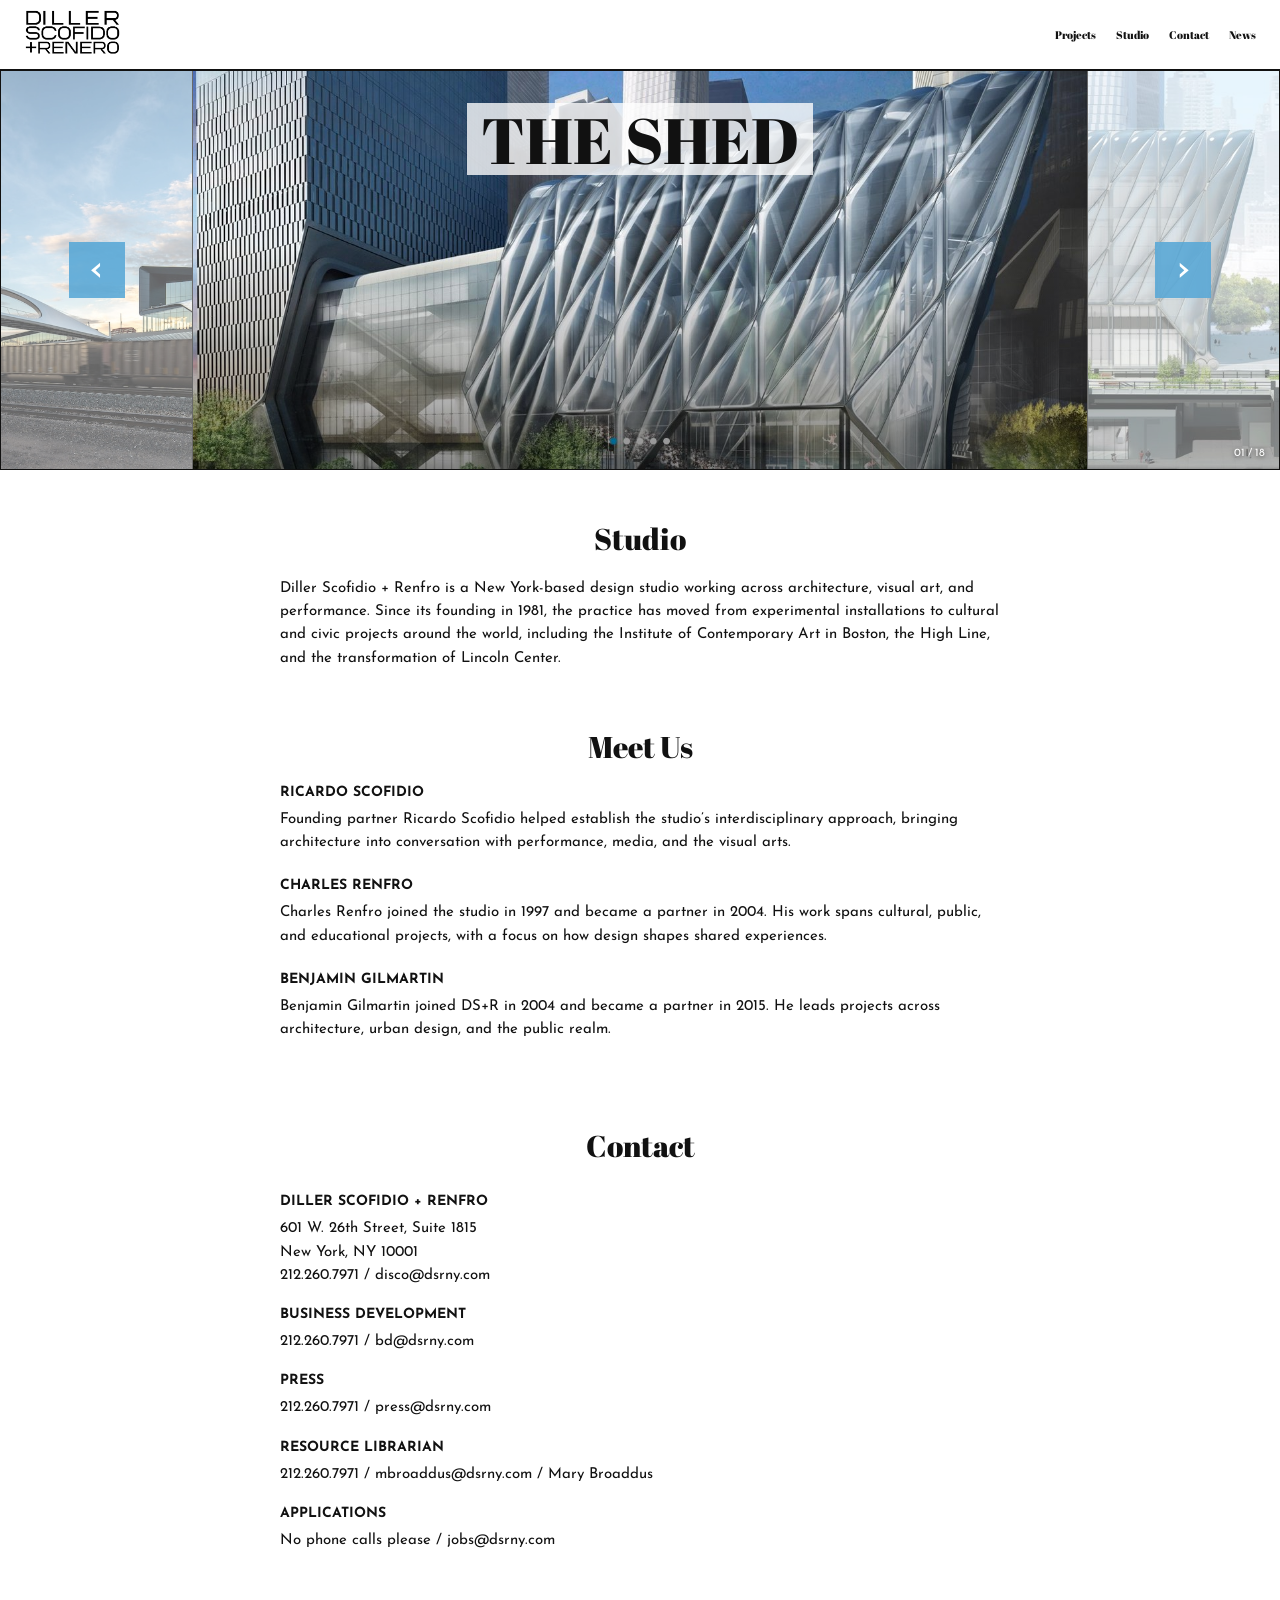
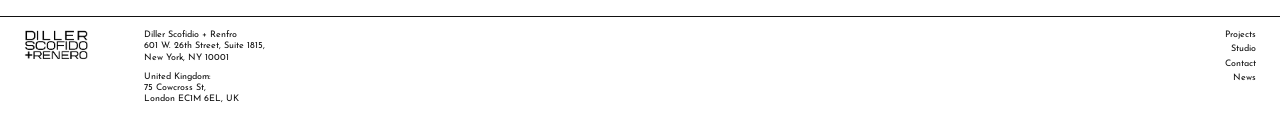
==== commit 307f4408: "commit main" ====
--- a/index.html
+++ b/index.html
@@ -32,8 +32,12 @@
       src="images/theShedcarousel1.jpg"
       alt="The Shed"
       fetchpriority="high">
-    <span class="project-carousel__side-panel project-carousel__side-panel--left" aria-hidden="true"></span>
-    <span class="project-carousel__side-panel project-carousel__side-panel--right" aria-hidden="true"></span>
+    <span class="project-carousel__side-panel project-carousel__side-panel--left" aria-hidden="true">
+      <img class="project-carousel__preview project-carousel__preview--previous" src="images/DSRParkUnionBridge.jpg" alt="">
+    </span>
+    <span class="project-carousel__side-panel project-carousel__side-panel--right" aria-hidden="true">
+      <img class="project-carousel__preview project-carousel__preview--next" src="images/theShedcarousel2.jpg" alt="">
+    </span>
     <h1 class="project-carousel__title">THE SHED</h1>
     <button class="project-carousel__control project-carousel__control--previous" type="button" aria-label="Previous project">
       <span aria-hidden="true">&lsaquo;</span>
--- a/css/style.css
+++ b/css/style.css
@@ -52,9 +52,10 @@
 
 .project-carousel__image {
   display: block;
-  width: 100%;
+  width: 70%;
   height: 100%;
-  object-fit: contain;
+  margin: 0 auto;
+  object-fit: cover;
 }
 
 .project-carousel__side-panel {
@@ -63,9 +64,23 @@
   top: 0;
   bottom: 0;
   width: 15%;
-  background: rgb(255 255 255 / 48%);
-  backdrop-filter: blur(1px);
+  overflow: hidden;
+  background: #d7d7d7;
   pointer-events: none;
+}
+
+.project-carousel__side-panel::after {
+  position: absolute;
+  inset: 0;
+  background: rgb(255 255 255 / 40%);
+  content: "";
+}
+
+.project-carousel__preview {
+  display: block;
+  width: 100%;
+  height: 100%;
+  object-fit: cover;
 }
 
 .project-carousel__side-panel--left {
@@ -581,8 +596,8 @@
 .news-featured {
   position: relative;
   display: grid;
-  grid-template-columns: 11% minmax(0, 1fr) 11%;
-  min-height: clamp(280px, 30vw, 460px);
+  grid-template-columns: 15% minmax(0, 1fr) 15%;
+  height: clamp(280px, 31.25vw, 460px);
   border-bottom: 1px solid #111;
 }
 
@@ -616,12 +631,25 @@
   object-fit: cover;
 }
 
-.news-featured__panel img {
-  opacity: .76;
+.news-featured__panel {
+  background: #e8e8e8;
+}
+
+.news-featured__panel::after {
+  position: absolute;
+  z-index: 1;
+  inset: 0;
+  background: rgb(255 255 255 / 40%);
+  content: "";
+  pointer-events: none;
 }
 
 .news-featured__image {
   opacity: .82;
+}
+
+.news-featured__preview {
+  opacity: .78;
 }
 
 .news-featured__center h1 {
@@ -880,7 +908,7 @@
 
   .news-featured {
     grid-template-columns: 8% minmax(0, 1fr) 8%;
-    min-height: 250px;
+    height: clamp(190px, 46vw, 250px);
   }
 
   .news-featured__center h1 {
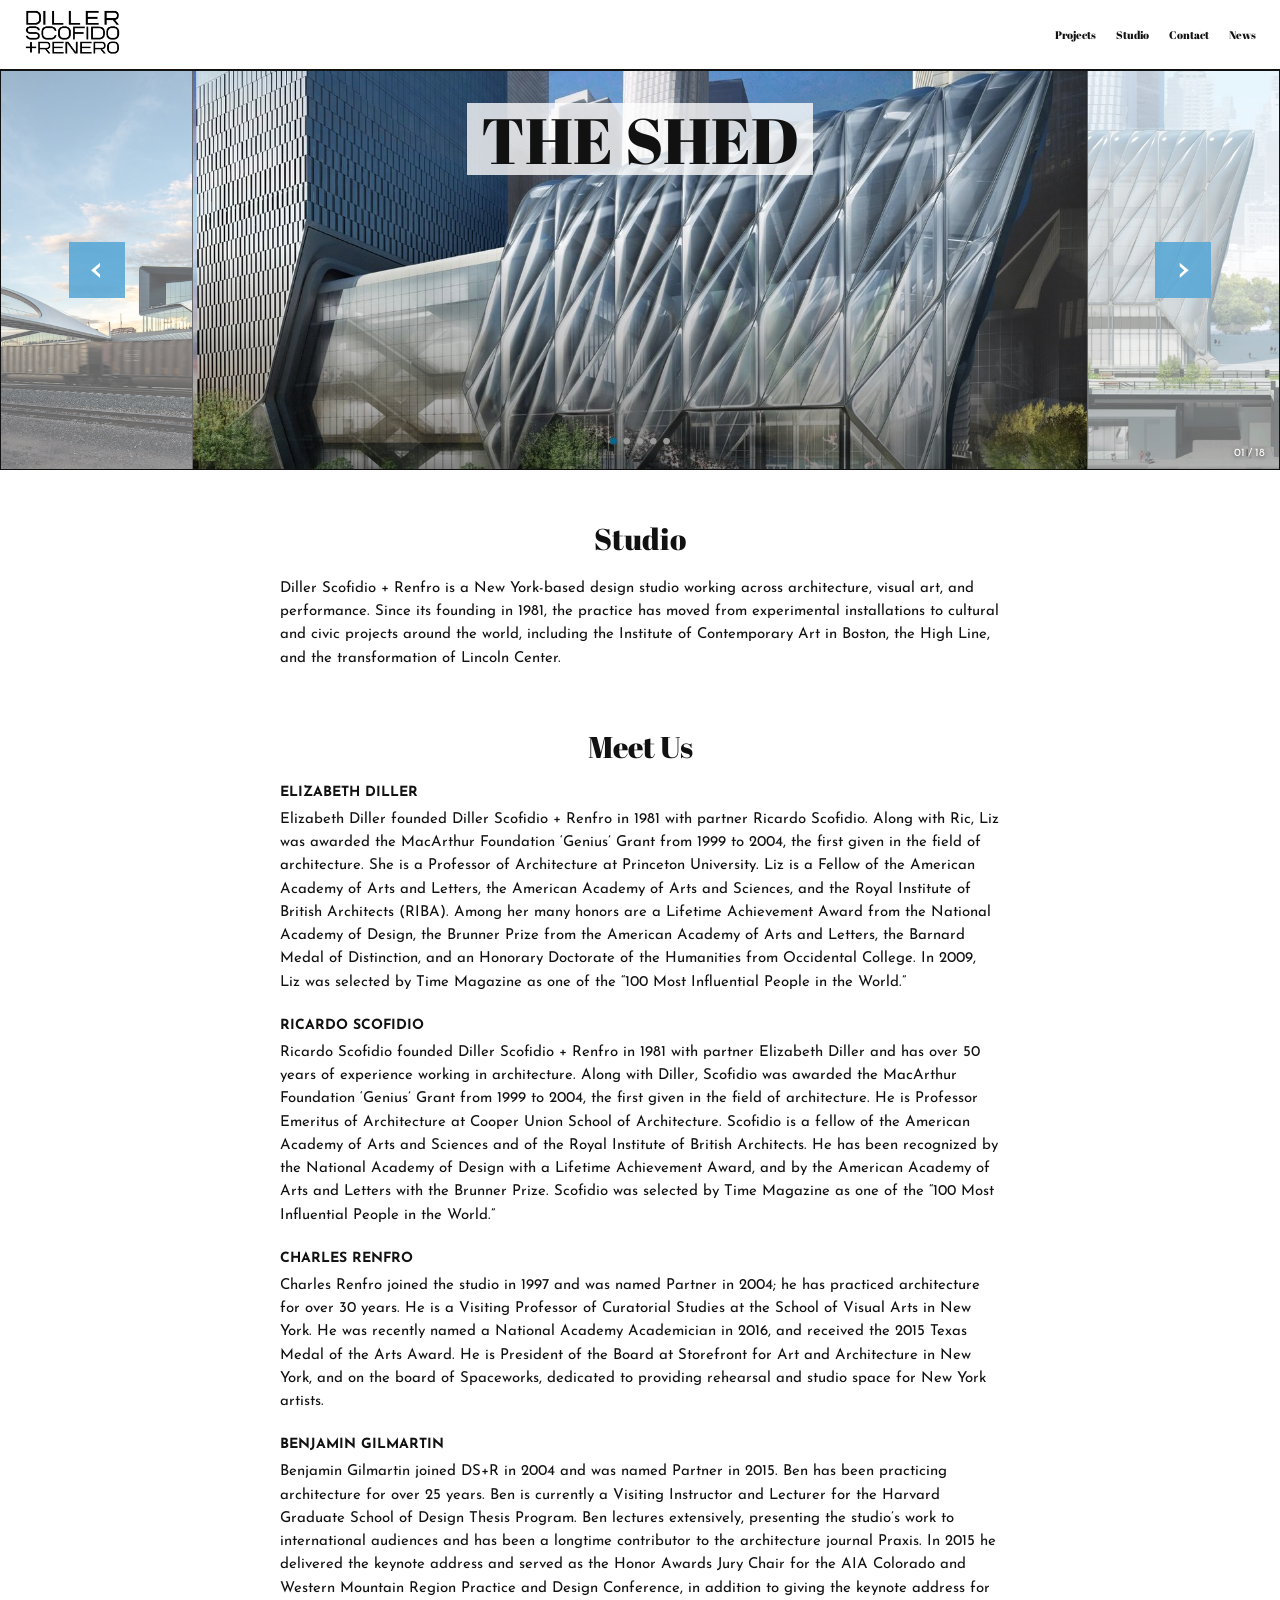
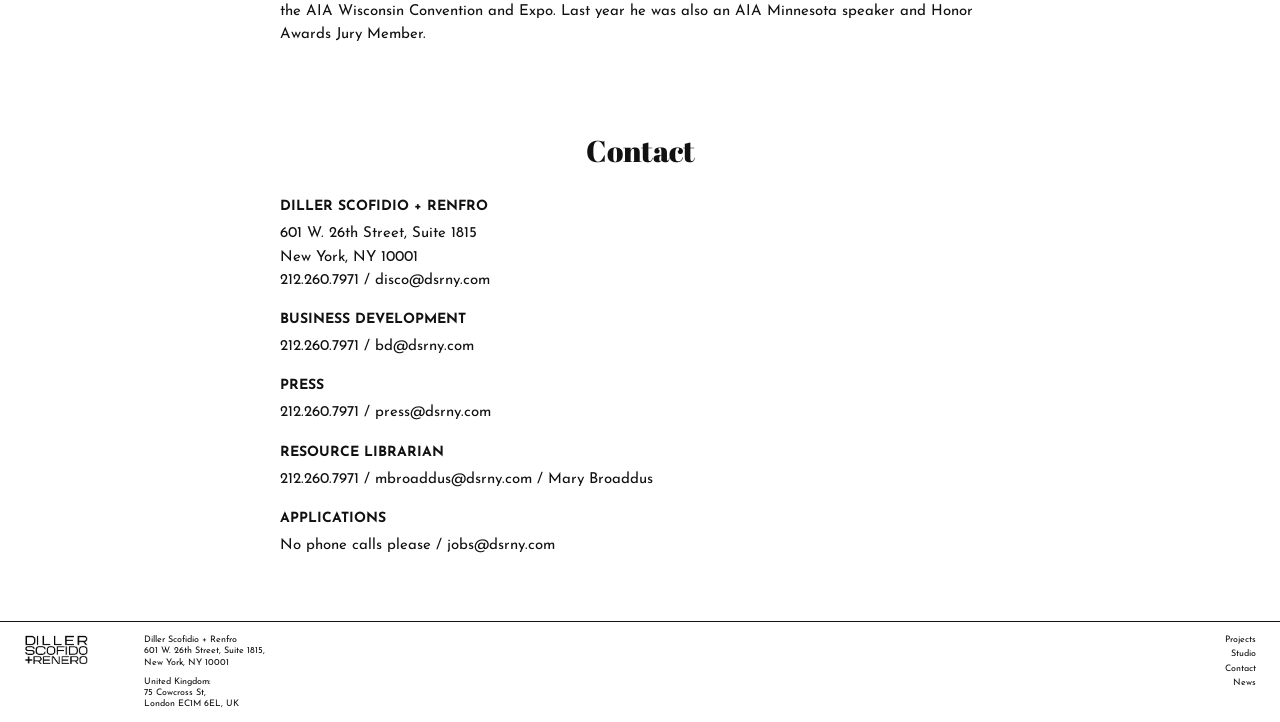
==== commit b229cba4: "commit main" ====
--- a/index.html
+++ b/index.html
@@ -57,16 +57,20 @@
       <h2>Meet Us</h2>
       <div class="team-list">
         <article class="team-member">
+          <h3>Elizabeth Diller</h3>
+          <p> Elizabeth Diller founded Diller Scofidio + Renfro in 1981 with partner Ricardo Scofidio. Along with Ric, Liz was awarded the MacArthur Foundation ‘Genius’ Grant from 1999 to 2004, the first given in the field of architecture. She is a Professor of Architecture at Princeton University. Liz is a Fellow of the American Academy of Arts and Letters, the American Academy of Arts and Sciences, and the Royal Institute of British Architects (RIBA). Among her many honors are a Lifetime Achievement Award from the National Academy of Design, the Brunner Prize from the American Academy of Arts and Letters, the Barnard Medal of Distinction, and an Honorary Doctorate of the Humanities from Occidental College. In 2009, Liz was selected by Time Magazine as one of the “100 Most Influential People in the World.”</p>
+        </article>
+        <article class="team-member">
           <h3>Ricardo Scofidio</h3>
-          <p>Founding partner Ricardo Scofidio helped establish the studio’s interdisciplinary approach, bringing architecture into conversation with performance, media, and the visual arts.</p>
+          <p>Ricardo Scofidio founded Diller Scofidio + Renfro in 1981 with partner Elizabeth Diller and has over 50 years of experience working in architecture. Along with Diller, Scofidio was awarded the MacArthur Foundation ‘Genius’ Grant from 1999 to 2004, the first given in the field of architecture. He is Professor Emeritus of Architecture at Cooper Union School of Architecture. Scofidio is a fellow of the American Academy of Arts and Sciences and of the Royal Institute of British Architects. He has been recognized by the National Academy of Design with a Lifetime Achievement Award, and by the American Academy of Arts and Letters with the Brunner Prize. Scofidio was selected by Time Magazine as one of the “100 Most Influential People in the World.”</p>
         </article>
         <article class="team-member">
           <h3>Charles Renfro</h3>
-          <p>Charles Renfro joined the studio in 1997 and became a partner in 2004. His work spans cultural, public, and educational projects, with a focus on how design shapes shared experiences.</p>
+          <p>Charles Renfro joined the studio in 1997 and was named Partner in 2004; he has practiced architecture for over 30 years. He is a Visiting Professor of Curatorial Studies at the School of Visual Arts in New York. He was recently named a National Academy Academician in 2016, and received the 2015 Texas Medal of the Arts Award. He is President of the Board at Storefront for Art and Architecture in New York, and on the board of Spaceworks, dedicated to providing rehearsal and studio space for New York artists.</p>
         </article>
         <article class="team-member">
           <h3>Benjamin Gilmartin</h3>
-          <p>Benjamin Gilmartin joined DS+R in 2004 and became a partner in 2015. He leads projects across architecture, urban design, and the public realm.</p>
+          <p>Benjamin Gilmartin joined DS+R in 2004 and was named Partner in 2015. Ben has been practicing architecture for over 25 years. Ben is currently a Visiting Instructor and Lecturer for the Harvard Graduate School of Design Thesis Program. Ben lectures extensively, presenting the studio’s work to international audiences and has been a longtime contributor to the architecture journal Praxis. In 2015 he delivered the keynote address and served as the Honor Awards Jury Chair for the AIA Colorado and Western Mountain Region Practice and Design Conference, in addition to giving the keynote address for the AIA Wisconsin Convention and Expo. Last year he was also an AIA Minnesota speaker and Honor Awards Jury Member.</p>
         </article>
       </div>
     </section>
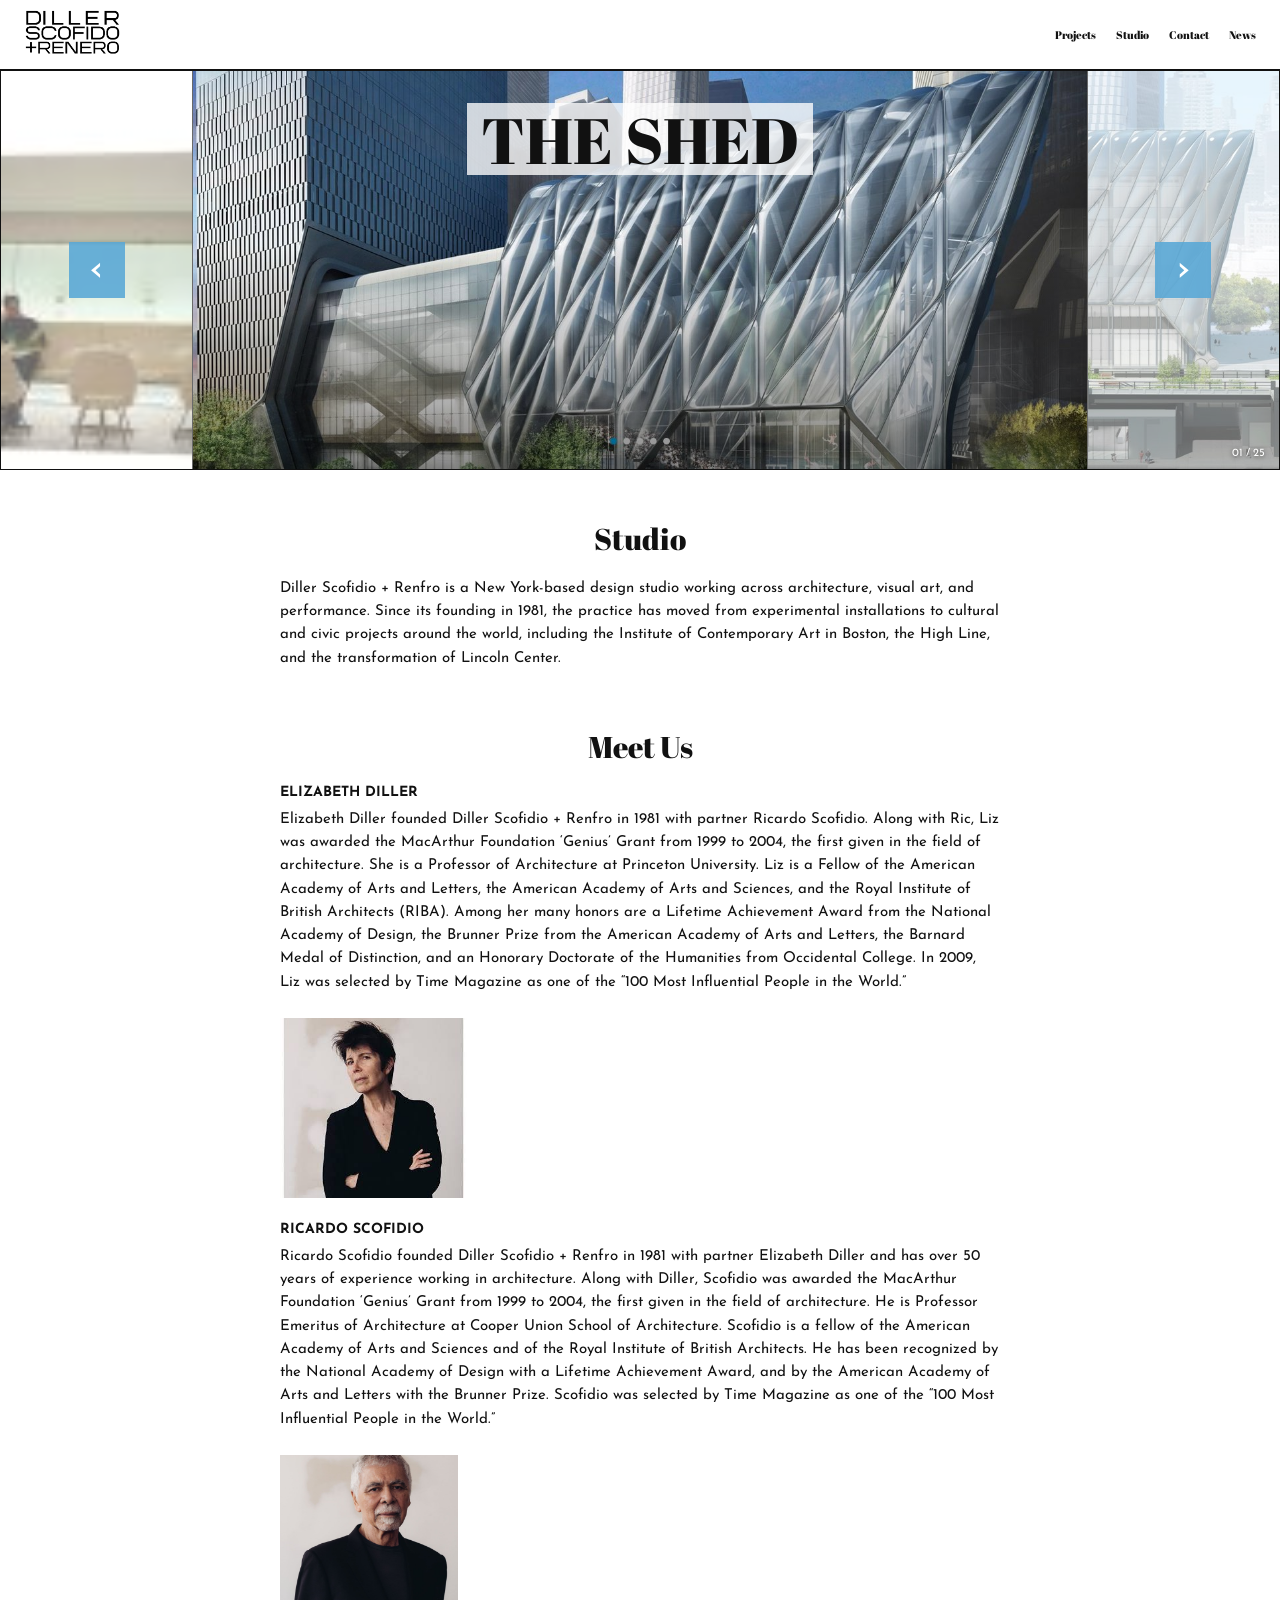
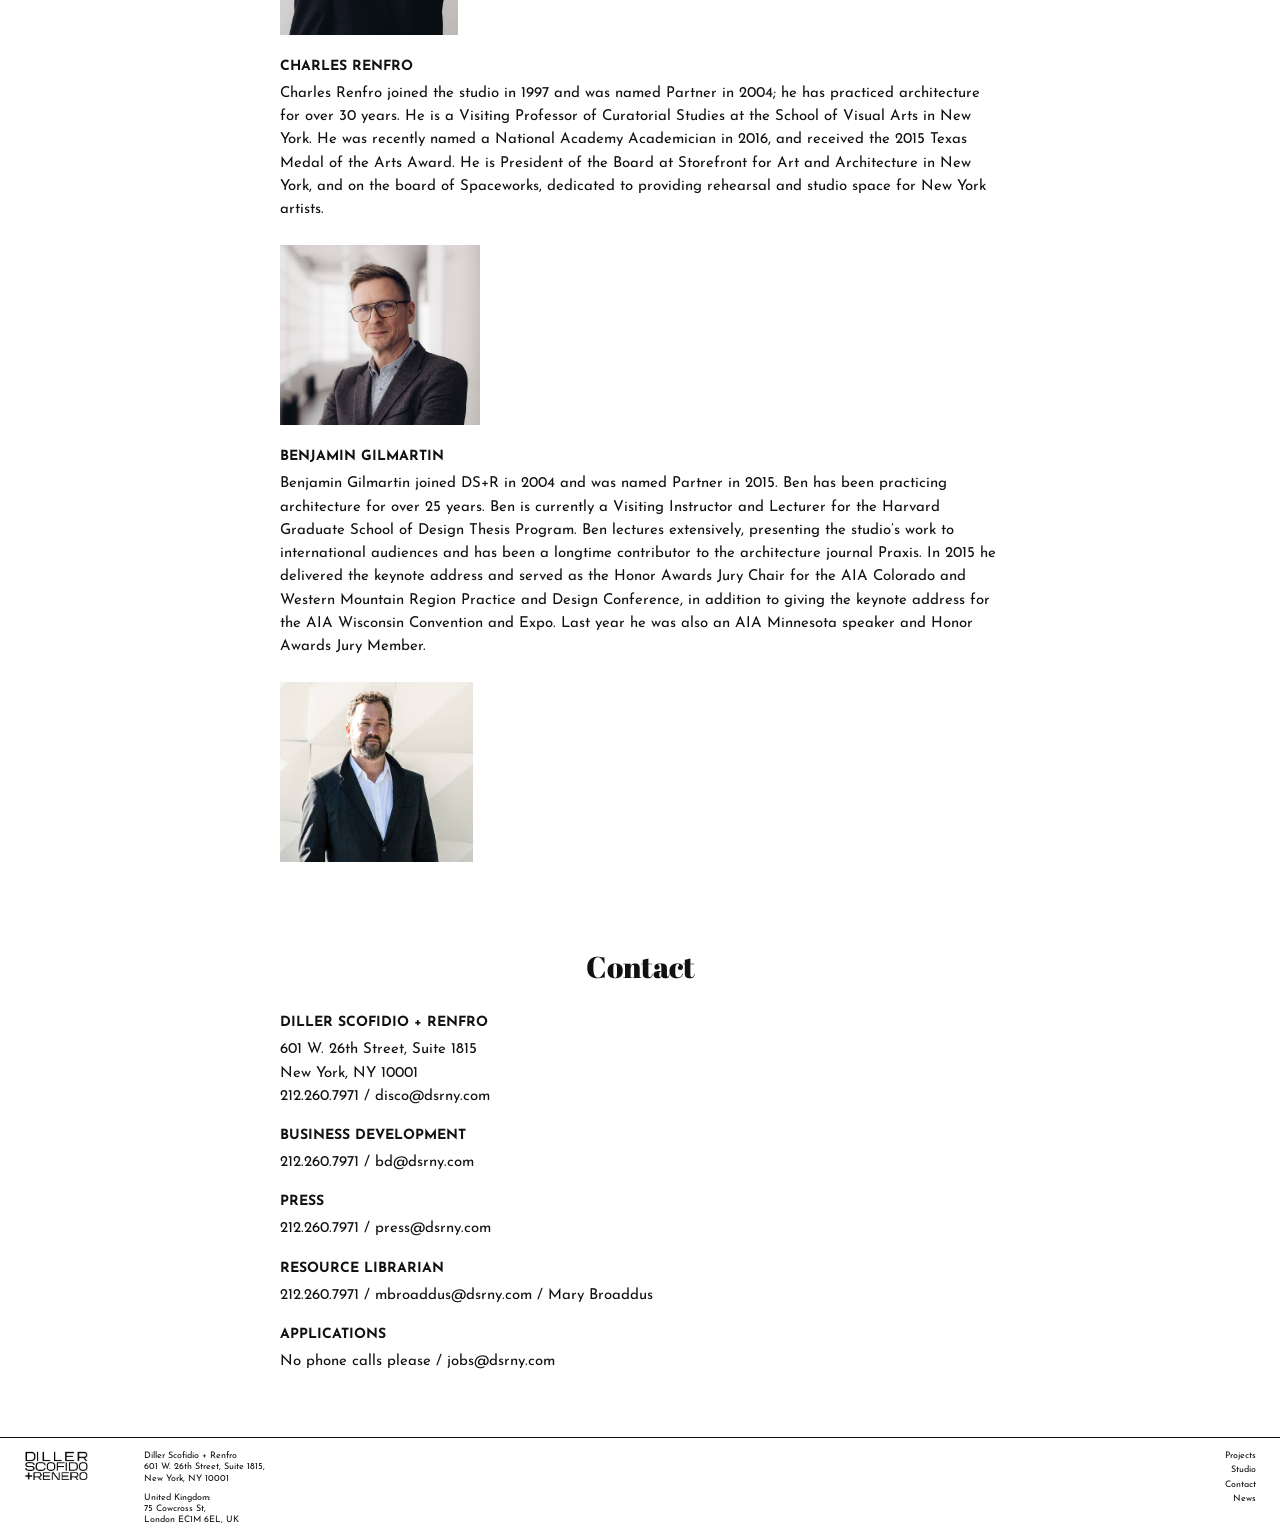
==== commit be1dab8f: "init main" ====
--- a/index.html
+++ b/index.html
@@ -33,7 +33,7 @@
       alt="The Shed"
       fetchpriority="high">
     <span class="project-carousel__side-panel project-carousel__side-panel--left" aria-hidden="true">
-      <img class="project-carousel__preview project-carousel__preview--previous" src="images/DSRParkUnionBridge.jpg" alt="">
+      <img class="project-carousel__preview project-carousel__preview--previous" src="images/DSRBrasserieCarousel4.jpg" alt="">
     </span>
     <span class="project-carousel__side-panel project-carousel__side-panel--right" aria-hidden="true">
       <img class="project-carousel__preview project-carousel__preview--next" src="images/theShedcarousel2.jpg" alt="">
@@ -45,7 +45,7 @@
     <button class="project-carousel__control project-carousel__control--next" type="button" aria-label="Next project">
       <span aria-hidden="true">&rsaquo;</span>
     </button>
-    <span class="project-carousel__count" aria-live="polite">01 / 18</span>
+    <span class="project-carousel__count" aria-live="polite">01 / 25</span>
   </section>
   <main class="home-content" id="home">
     <section class="studio-section" id="studio">
@@ -59,18 +59,22 @@
         <article class="team-member">
           <h3>Elizabeth Diller</h3>
           <p> Elizabeth Diller founded Diller Scofidio + Renfro in 1981 with partner Ricardo Scofidio. Along with Ric, Liz was awarded the MacArthur Foundation ‘Genius’ Grant from 1999 to 2004, the first given in the field of architecture. She is a Professor of Architecture at Princeton University. Liz is a Fellow of the American Academy of Arts and Letters, the American Academy of Arts and Sciences, and the Royal Institute of British Architects (RIBA). Among her many honors are a Lifetime Achievement Award from the National Academy of Design, the Brunner Prize from the American Academy of Arts and Letters, the Barnard Medal of Distinction, and an Honorary Doctorate of the Humanities from Occidental College. In 2009, Liz was selected by Time Magazine as one of the “100 Most Influential People in the World.”</p>
+          <div class="team-member__portrait"><img src="images/DSRELizabethDiller.jpg" alt="Elizabeth Diller" style="--portrait-ratio: 1.04" loading="lazy"></div>
         </article>
         <article class="team-member">
           <h3>Ricardo Scofidio</h3>
           <p>Ricardo Scofidio founded Diller Scofidio + Renfro in 1981 with partner Elizabeth Diller and has over 50 years of experience working in architecture. Along with Diller, Scofidio was awarded the MacArthur Foundation ‘Genius’ Grant from 1999 to 2004, the first given in the field of architecture. He is Professor Emeritus of Architecture at Cooper Union School of Architecture. Scofidio is a fellow of the American Academy of Arts and Sciences and of the Royal Institute of British Architects. He has been recognized by the National Academy of Design with a Lifetime Achievement Award, and by the American Academy of Arts and Letters with the Brunner Prize. Scofidio was selected by Time Magazine as one of the “100 Most Influential People in the World.”</p>
+          <div class="team-member__portrait"><img src="images/DSRRicardoScofidio.jpg" alt="Ricardo Scofidio" style="--portrait-ratio: 0.99" loading="lazy"></div>
         </article>
         <article class="team-member">
           <h3>Charles Renfro</h3>
           <p>Charles Renfro joined the studio in 1997 and was named Partner in 2004; he has practiced architecture for over 30 years. He is a Visiting Professor of Curatorial Studies at the School of Visual Arts in New York. He was recently named a National Academy Academician in 2016, and received the 2015 Texas Medal of the Arts Award. He is President of the Board at Storefront for Art and Architecture in New York, and on the board of Spaceworks, dedicated to providing rehearsal and studio space for New York artists.</p>
+          <div class="team-member__portrait"><img src="images/DSRCharlesRenfro.jpg" alt="Charles Renfro" style="--portrait-ratio: 1.11" loading="lazy"></div>
         </article>
         <article class="team-member">
           <h3>Benjamin Gilmartin</h3>
           <p>Benjamin Gilmartin joined DS+R in 2004 and was named Partner in 2015. Ben has been practicing architecture for over 25 years. Ben is currently a Visiting Instructor and Lecturer for the Harvard Graduate School of Design Thesis Program. Ben lectures extensively, presenting the studio’s work to international audiences and has been a longtime contributor to the architecture journal Praxis. In 2015 he delivered the keynote address and served as the Honor Awards Jury Chair for the AIA Colorado and Western Mountain Region Practice and Design Conference, in addition to giving the keynote address for the AIA Wisconsin Convention and Expo. Last year he was also an AIA Minnesota speaker and Honor Awards Jury Member.</p>
+          <div class="team-member__portrait"><img src="images/DSRBenjaminGilmartin.jpg" alt="Benjamin Gilmartin" style="--portrait-ratio: 1.07" loading="lazy"></div>
         </article>
       </div>
     </section>
--- a/css/style.css
+++ b/css/style.css
@@ -505,7 +505,16 @@
 }
 
 .project-grid.is-list-view .project-card img { aspect-ratio: 1.55 / 1; }
-.project-grid.is-list-view .project-card h2 { margin-top: 0; }
+.project-grid.is-list-view .project-card h2 { margin-top: 0; font-size: 16px; font-weight: 700; }
+
+.project-card__description { display: none; }
+
+.project-grid.is-list-view .project-card__description {
+  display: block;
+  margin: 6px 0 0;
+  font-size: 14px;
+  line-height: 1.45;
+}
 
 .project-empty-state {
   margin: 24px 0;
@@ -1129,7 +1138,11 @@
   }
 
   .project-grid.is-list-view .project-card h2 {
-    font-size: 11px;
+    font-size: 13px;
+  }
+
+  .project-grid.is-list-view .project-card__description {
+    font-size: 12px;
   }
 
   .project-sort,
@@ -1209,3 +1222,122 @@
     padding: 8px 0;
   }
 }
+
+/* PROJECT DETAIL PAGES (sizes follow the 1440px design frame) */
+.project-detail {
+  --u: min(1px, 100vw / 1440);
+  max-width: 1440px;
+  margin: 0 auto;
+  padding-bottom: calc(82 * var(--u));
+}
+
+.project-detail__body {
+  width: calc(1234 * var(--u));
+  max-width: 100%;
+  margin: 0 auto;
+}
+
+.project-detail__title {
+  margin: calc(31 * var(--u)) 0 0;
+  font-family: "Abril Fatface", serif;
+  font-size: calc(90 * var(--u));
+  font-weight: 400;
+  line-height: 1.15;
+}
+
+.project-detail__location {
+  margin: 0 0 calc(40 * var(--u));
+  font-size: calc(50 * var(--u));
+  font-weight: 500;
+  line-height: 1.2;
+}
+
+.project-detail__hero {
+  display: block;
+  width: calc(1234 * var(--u));
+  max-width: none;
+  height: calc(695 * var(--u));
+  margin: 0 0 calc(32 * var(--u));
+  object-fit: cover;
+}
+
+.project-detail__body > p:not(.project-detail__location) {
+  margin: 0 0 calc(26 * var(--u));
+  font-size: calc(22 * var(--u));
+  font-weight: 500;
+  line-height: 1.45;
+}
+
+.project-detail__body > p.project-detail__lead:not(.project-detail__location) { font-size: calc(32 * var(--u)); line-height: 1.3; }
+
+.project-detail .project-carousel {
+  margin: calc(68 * var(--u)) 0 calc(82 * var(--u));
+}
+
+.project-detail__facts { width: calc(1240 * var(--u)); display: grid; gap: calc(82 * var(--u)); }
+
+.project-facts {
+  padding: calc(8 * var(--u)) calc(22 * var(--u)) calc(30 * var(--u));
+  border: 2px solid #111;
+}
+
+.project-facts h2 {
+  margin: 0 calc(-18 * var(--u)) calc(14 * var(--u));
+  padding-bottom: calc(19 * var(--u));
+  border-bottom: 2px solid #111;
+  font-family: "Josefin Sans", sans-serif;
+  font-size: calc(36 * var(--u));
+  font-weight: 700;
+  line-height: 1;
+  text-align: center;
+}
+
+.project-facts__grid p {
+  margin: 0 0 calc(22 * var(--u));
+  font-size: calc(22 * var(--u));
+  font-weight: 500;
+  line-height: 1.45;
+}
+
+.project-facts__grid strong { font-weight: 700; }
+
+.project-facts__grid p:last-child { margin-bottom: 0; }
+
+.project-facts__grid--info {
+  display: grid;
+  grid-template-columns: calc(var(--info-column) * var(--u)) 1fr;
+}
+
+.project-facts__grid--info p { margin-bottom: calc(22 * var(--u)); }
+.project-facts__grid--info p:nth-last-child(-n + 2):nth-child(even) { margin-bottom: 0; }
+.project-facts__wide { grid-column: 1 / -1; text-align: left; font-weight: 700; }
+.project-facts__hang span { display: inline-block; vertical-align: top; }
+.project-facts--list { padding-right: calc(30 * var(--u)); padding-left: calc(30 * var(--u)); }
+.project-facts--list h2 { margin-right: calc(-30 * var(--u)); margin-left: calc(-30 * var(--u)); }
+.project-facts--external { padding-right: calc(22 * var(--u)); padding-left: calc(22 * var(--u)); }
+.project-facts--external h2 { margin-right: calc(-22 * var(--u)); margin-left: calc(-22 * var(--u)); }
+
+@media (max-width: 700px) {
+  .project-detail { --u: calc(100vw / 720); }
+  .project-detail__body { width: calc(100% - 40px); }
+  .project-detail__title, .project-detail__location { margin-left: 0; }
+  .project-detail__hero { width: 100%; max-width: 100%; margin-left: 0; height: auto; aspect-ratio: 1234 / 695; }
+  .project-detail__facts { width: calc(100% - 40px); }
+  .project-facts__grid--info { grid-template-columns: 1fr; }
+  .project-facts__grid--info p:nth-last-child(-n + 2):nth-child(even) { margin-bottom: calc(22 * var(--u)); }
+  .project-facts__wide { text-align: left; }
+}
+
+/* TEAM PORTRAITS */
+.team-member__portrait {
+  margin-top: 24px;
+}
+
+.team-member__portrait img {
+  display: block;
+  height: clamp(110px, 25vw, 180px);
+  width: auto;
+  aspect-ratio: var(--portrait-ratio);
+  object-fit: cover;
+  object-position: center 20%;
+}
